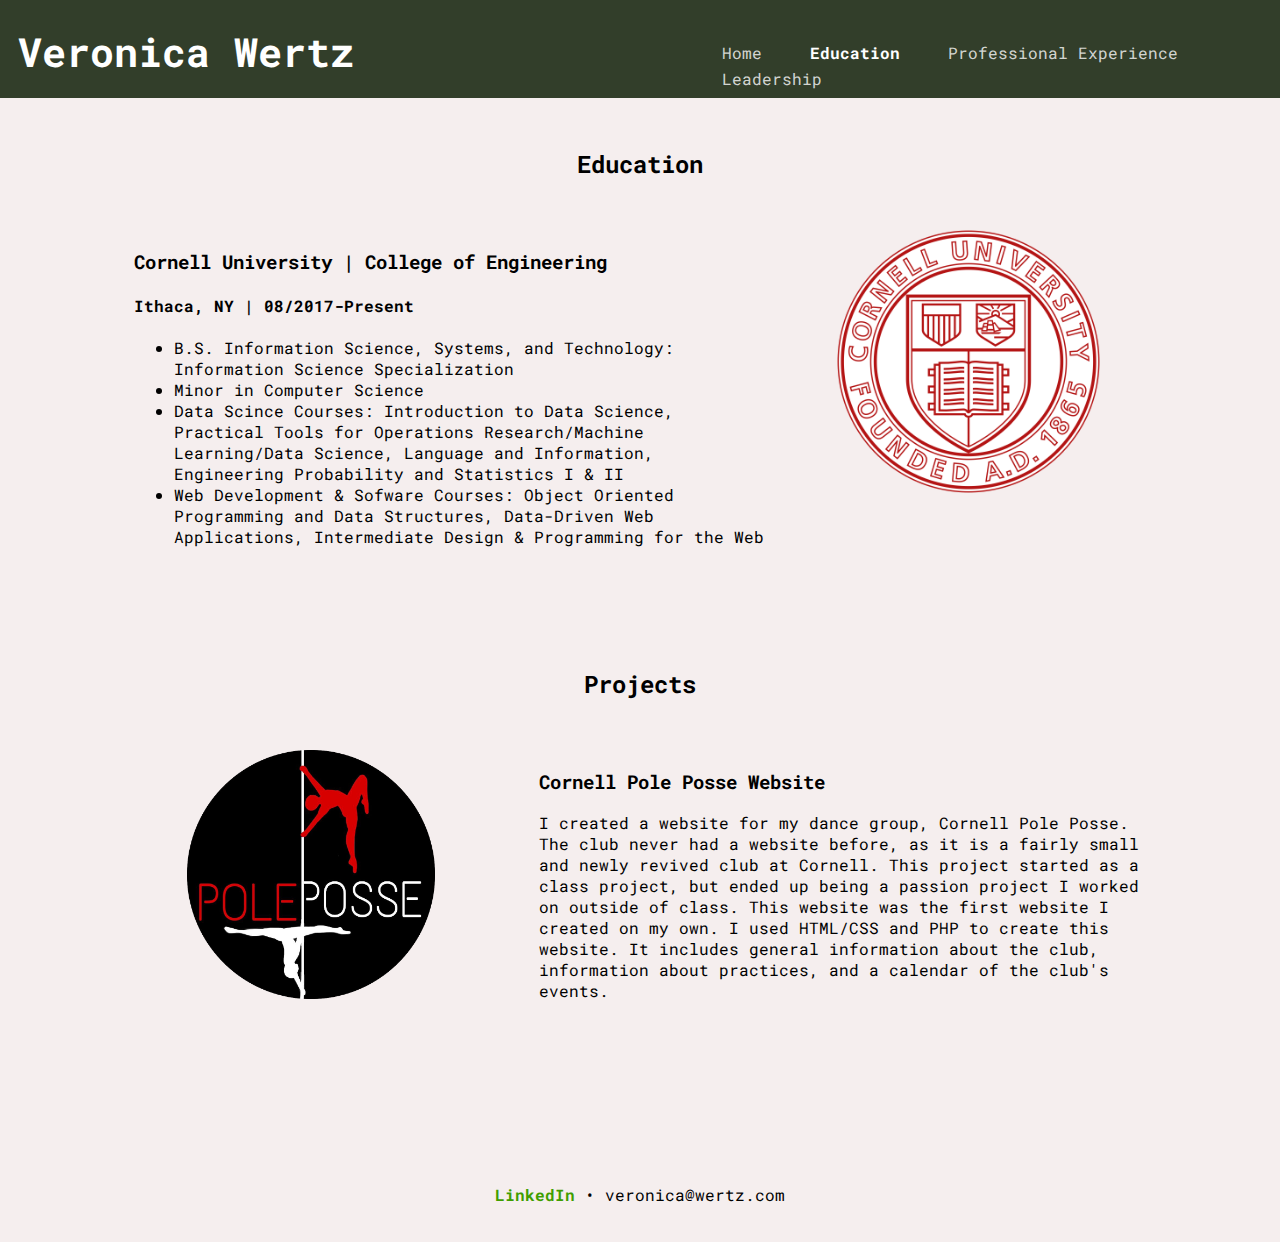
==== education.html @ 29bfa225 "Reformatted Site" ====
<!doctype html>
<html>
	<head>
		<link rel="preconnect" href="https://fonts.gstatic.com">
		<link href="https://fonts.googleapis.com/css2?family=Roboto+Mono&display=swap" rel="stylesheet">
		<link rel="stylesheet" type="text/css" href="style.css" media="screen"/>
	</head>
	<body>

		<div class="header">
            <div class="title">
                <h1>Veronica Wertz </h1>
            </div>	
			<div class="nav">
				<a href="index.html">Home</a>
				<a class="active" href="education.html">Education</a>
				<a href="professional.html">Professional Experience</a>
				<a href="leadership.html">Leadership</a>
			</div>						  
		</div>

        <div class="education"> 
        <h2> Education </h2>
            <div class="cornell">
                <div class=cornelltext>
                    <h3> Cornell University | College of Engineering </h3> 
                    <h4> Ithaca, NY | 08/2017-Present </h4>
                    <ul>
                        <li> B.S. Information Science, Systems, and Technology: Information Science Specialization </li>
                        <li> Minor in Computer Science </li>
                        <li>
                            Data Scince Courses: Introduction to Data Science, Practical Tools for Operations Research/Machine Learning/Data Science, 
                            Language and Information, Engineering Probability and Statistics I & II
                        </li>
                        <li>
                            Web Development & Sofware Courses: Object Oriented Programming and Data Structures, Data-Driven Web Applications, Intermediate Design & Programming for the Web
                        </li>
                    </ul>	
                </div>
                <div class="cornellpic">
                    <!-- Source: https://www.google.com/url?sa=i&url=https%3A%2F%2Fcommons.wikimedia.org%2Fwiki%2FFile%3ACornell_University_seal.svg&psig=AOvVaw2wZmVDvo2JRv-vkF4arGea&ust=1607611691310000&source=images&cd=vfe&ved=0CAIQjRxqFwoTCMDfkdCSwe0CFQAAAAAdAAAAABAM -->
                    <img class="center" src="cornell.png" alt="Veronica Wertz"/>
                </div>
            </div>
        </div>

        <div class="allprojects">
            <h2> Projects </h2>
            <div class="project">
                <div class="projectpic">
                    <img class="center" src="pole.png" alt="Veronica Wertz"/>
                </div>
                <div class=projecttext>
                    <h3> Cornell Pole Posse Website </h3>
                    <p> 
                        I created a website for my dance group, Cornell Pole Posse.
                        The club never had a website before, as it is a fairly small and newly revived club at Cornell. 
                        This project started as a class project, but ended up being a passion project I worked on outside of class. 
                        This website was the first website I created on my own. 
                        I used HTML/CSS and PHP to create this website.  
                        It includes general information about the club, information about practices, and a calendar of the club's events. 
                    </p>
                </div>
            </div>
        </div>

                
                            
                        
                            
                        
                            
                       
                    
               

        <div class="contact">
            <p> <a href="https://www.linkedin.com/in/veronicawertz/"> LinkedIn </a> &#8226; veronica@wertz.com </p>
        </div>
	</body>
</html>
---- style.css ----
body {
    font-family: 'Roboto Mono', monospace;
    background-color: #f5eeee;
}

.header {
    height: 100px;
    text-align: left;
    background: #323e2a;
    color: white;
    font-size: 20px;
    margin-left: -10px;
    margin-right: -10px;
    margin-top: -10px;
    margin-bottom: 50px;
}

h2 {
    text-align: center;
}

.title {
    width: 45%;
    margin-left: 20px;
    float: left;
}

.nav {
    margin-top: 40px;
    width: 45%;
    float: right;
    overflow: hidden;
}
  
.nav a {
    color: rgba(255, 255, 255, 0.801);
    text-align: center;
    padding: 10px 18px;
    text-decoration: none;
    font-size: 16px;
}
  
.nav a:hover {
    color: white;
}
  
.nav a.active {
    color: white;
    font-weight: bolder; 

}

.aboutme {
    width: 100%;
    height: 400px;
    margin: auto;
    margin-bottom: 7%;
    margin-top: 7%;

}

.aboutmetext {
    width: 50%;
    height: 500px;
    float: left;
}

.aboutme h2{
    margin-left: 15%;
    margin-right: 15%;
}

.aboutme p {
    margin-left: 15%;
    margin-right: 15%;
}

.aboutmepic {
    margin-left: 50%;
    height: 500px;
}

.aboutme img {
    display: block;
    margin-left: auto;
    margin-right: auto;
    width: 50%;
}

.education {
    height: 500px;
}

.cornell {
    width: 80%;
    height: 250px;
    margin: auto;
    margin-top: 50px;
}

.cornelltext {
    width: 65%;
    height: 250px;
    float: left;
}

.cornelltext ul {
    margin-right: 20px;
}

.cornellpic {
    margin-left: 35%;
    height: 250px;
}

.cornellpic img {
    display: block;
    margin-left: auto;
    margin-right: auto;
    width: 40%;
}

.allprojects{ 
    height: 500px;
}

.project {
    width: 80%;
    height: 300px;
    margin: auto;
    margin-top: 50px;
}

.projecttext {
    width: 60%;
    height: 300px;
    float:right;
}

.projectpic {
    height: 300px;
    float:left;
    width: 35%;
}

.projectpic img {
    display: block;
    margin-left: auto;
    margin-right: auto;
    width: 70%;
}

.contact {
    width: 100%;
    height: 50px;
    margin: auto;
}

.contact p {
    text-align: center;
}

.contact a {
    text-decoration: none;
    color: #3f9e00;
    font-weight: bold;
}

.experience {
    height: 400px;
}

.spectrum {
    width: 80%;
    height: 250px;
    margin: auto;
    margin-top: 50px;
}

.spectrumtext {
    width: 65%;
    height: 250px;
    float: left;
}

.spectrumtext ul {
    margin-right: 20px;
}

.spectrumpic {
    margin-left: 35%;
    height: 250px;
}

.spectrumpic img {
    display: block;
    margin-left: auto;
    margin-right: auto;
    width: 40%;
}

.profprojects {
    width: 85%;
    height: 500px;
    margin: auto;
}

.profprojects h2 {
    text-align: center;

}

.outerdivproject {
    background: #323e2a;
    color: white;
    padding-top: 25px;
    padding-bottom: 25px;
    padding-left: 4%;
    padding-right: 4%;
}

.individualproject {
    margin-bottom: 50px;
    margin-top: 50px;
}

.leadership {
    width: 85%;
    height: 725px;
    margin: auto;
}
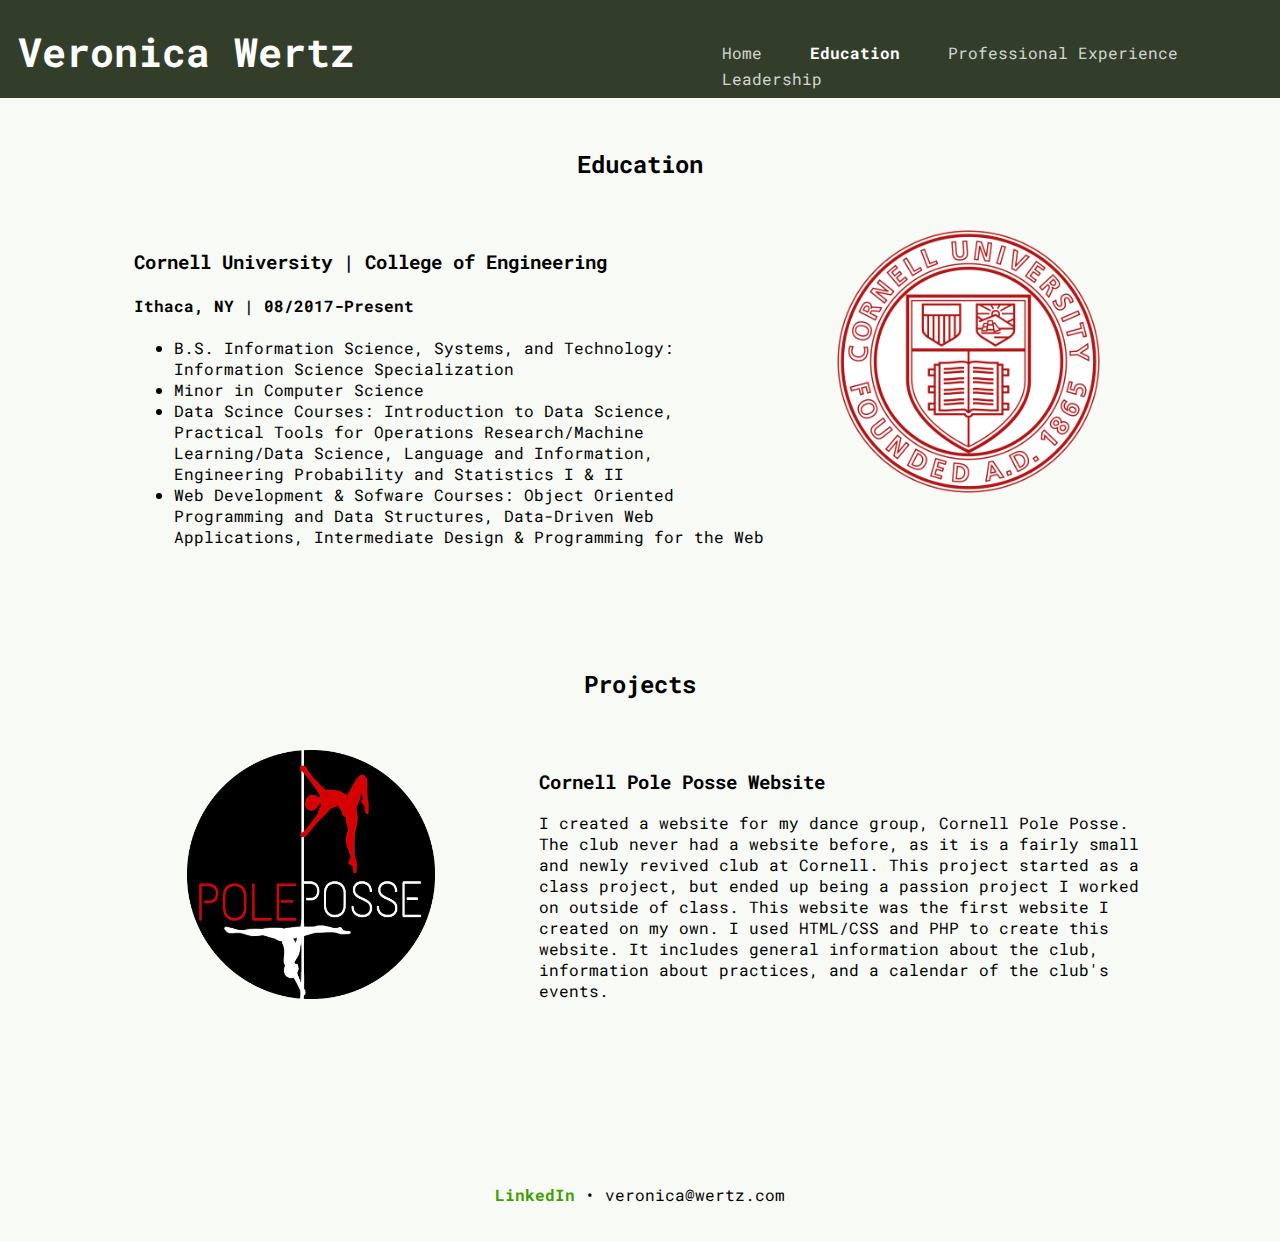
==== commit 9eb3bfd4: "img" ====
--- a/education.html
+++ b/education.html
@@ -39,7 +39,7 @@
                 </div>
                 <div class="cornellpic">
                     <!-- Source: https://www.google.com/url?sa=i&url=https%3A%2F%2Fcommons.wikimedia.org%2Fwiki%2FFile%3ACornell_University_seal.svg&psig=AOvVaw2wZmVDvo2JRv-vkF4arGea&ust=1607611691310000&source=images&cd=vfe&ved=0CAIQjRxqFwoTCMDfkdCSwe0CFQAAAAAdAAAAABAM -->
-                    <img class="center" src="cornell.png" alt="Veronica Wertz"/>
+                    <img class="center" src="cornell.png" alt="Cornell"/>
                 </div>
             </div>
         </div>
@@ -48,7 +48,7 @@
             <h2> Projects </h2>
             <div class="project">
                 <div class="projectpic">
-                    <img class="center" src="pole.png" alt="Veronica Wertz"/>
+                    <img class="center" src="pole.png" alt="Pole Posse"/>
                 </div>
                 <div class=projecttext>
                     <h3> Cornell Pole Posse Website </h3>
--- a/style.css
+++ b/style.css
@@ -1,9 +1,10 @@
 body {
     font-family: 'Roboto Mono', monospace;
-    background-color: #f5eeee;
+    background-color: #f8faf6;
 }
 
 .header {
+    font-family: 'Roboto Mono', monospace;
     height: 100px;
     text-align: left;
     background: #323e2a;
@@ -16,6 +17,7 @@
 }
 
 h2 {
+    font-family: 'Roboto Mono', monospace;
     text-align: center;
 }
 
@@ -51,6 +53,7 @@
 }
 
 .aboutme {
+    font-family: 'Roboto Mono', monospace;
     width: 100%;
     height: 400px;
     margin: auto;
@@ -92,6 +95,7 @@
 }
 
 .cornell {
+    font-family: 'Roboto Mono', monospace;
     width: 80%;
     height: 250px;
     margin: auto;
@@ -125,6 +129,7 @@
 }
 
 .project {
+    font-family: 'Roboto Mono', monospace;
     width: 80%;
     height: 300px;
     margin: auto;
@@ -151,6 +156,7 @@
 }
 
 .contact {
+    font-family: 'Roboto Mono', monospace;
     width: 100%;
     height: 50px;
     margin: auto;
@@ -171,6 +177,7 @@
 }
 
 .spectrum {
+    font-family: 'Roboto Mono', monospace;
     width: 80%;
     height: 250px;
     margin: auto;
@@ -200,6 +207,7 @@
 }
 
 .profprojects {
+    font-family: 'Roboto Mono', monospace;
     width: 85%;
     height: 500px;
     margin: auto;
@@ -225,6 +233,7 @@
 }
 
 .leadership {
+    font-family: 'Roboto Mono', monospace;
     width: 85%;
     height: 725px;
     margin: auto;
